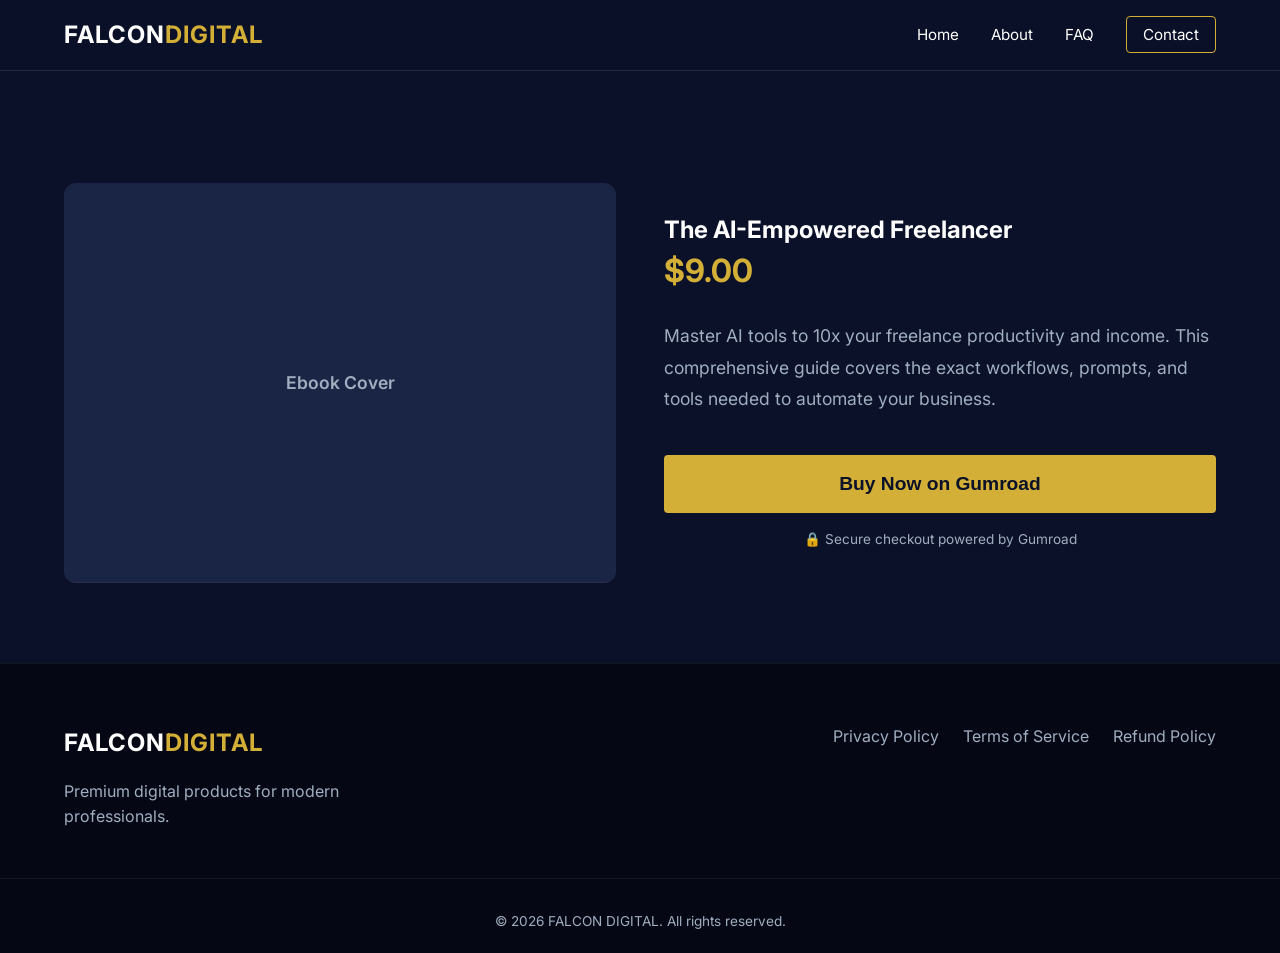
==== product-ai-freelancer.html @ c029abae "Create product-ai-freelancer.html" ====
<!DOCTYPE html>
<html lang="en">
<head>
    <meta charset="UTF-8">
    <meta name="viewport" content="width=device-width, initial-scale=1.0">
    <title>The AI-Empowered Freelancer | FALCON DIGITAL</title>
    <link rel="stylesheet" href="style.css">
    <link href="https://fonts.googleapis.com/css2?family=Inter:wght@300;400;600;700&display=swap" rel="stylesheet">
</head>
<body>
    <header class="navbar">
        <div class="container nav-container">
            <a href="index.html" class="logo">FALCON<span>DIGITAL</span></a>
            <nav>
                <ul class="nav-links">
                    <li><a href="index.html">Home</a></li>
                    <li><a href="about.html">About</a></li>
                    <li><a href="faq.html">FAQ</a></li>
                    <li><a href="contact.html" class="btn-outline">Contact</a></li>
                </ul>
            </nav>
            <button class="mobile-menu-btn" aria-label="Toggle menu">☰</button>
        </div>
    </header>

    <section class="page-section">
        <div class="container">
            <div class="product-detail-layout">
                <div class="product-detail-image">
                    <div class="product-image-placeholder" style="height: 400px; border-radius: 12px;">Ebook Cover</div>
                </div>
                <div class="product-detail-info">
                    <h1>The AI-Empowered Freelancer</h1>
                    <p class="price-large">$9.00</p>
                    <p class="product-long-desc">
                        Master AI tools to 10x your freelance productivity and income. This comprehensive guide covers the exact workflows, prompts, and tools needed to automate your business.
                    </p>
                    
                    <!-- We will update this button link to Gumroad in Phase 7 -->
                    <button class="btn-primary btn-large" onclick="alert('Checkout is not active yet. We are finalizing the launch!')">
                        Buy Now on Gumroad
                    </button>
                    <p class="secure-note">🔒 Secure checkout powered by Gumroad</p>
                </div>
            </div>
        </div>
    </section>

    <footer>
        <div class="container footer-content">
            <div class="footer-brand">
                <a href="index.html" class="logo">FALCON<span>DIGITAL</span></a>
                <p>Premium digital products for modern professionals.</p>
            </div>
            <div class="footer-links">
                <a href="privacy.html">Privacy Policy</a>
                <a href="terms.html">Terms of Service</a>
                <a href="refund.html">Refund Policy</a>
            </div>
        </div>
        <div class="footer-bottom">
            <p>&copy; 2026 FALCON DIGITAL. All rights reserved.</p>
        </div>
    </footer>
    <script src="script.js"></script>
</body>
</html>
---- style.css ----
* { margin: 0; padding: 0; box-sizing: border-box; }
:root {
    --bg-color: #0a1128; --surface-color: #111c3a; --text-main: #ffffff;
    --text-muted: #a0aec0; --gold: #d4af37; --gold-hover: #f6e27a;
}
body { font-family: 'Inter', sans-serif; background-color: var(--bg-color); color: var(--text-main); line-height: 1.6; overflow-x: hidden; }
.container { width: 90%; max-width: 1200px; margin: 0 auto; }
h1, h2, h3 { font-weight: 700; line-height: 1.2; }
.gold-text { color: var(--gold); }

/* Buttons */
.btn-primary { display: inline-block; background: var(--gold); color: var(--bg-color); padding: 12px 28px; border: none; border-radius: 4px; font-size: 1rem; font-weight: 600; text-decoration: none; cursor: pointer; transition: all 0.3s ease; text-align: center; }
.btn-primary:hover { background: var(--gold-hover); transform: translateY(-2px); box-shadow: 0 4px 12px rgba(212, 175, 55, 0.3); }
.btn-small { padding: 8px 16px; font-size: 0.9rem; }
.btn-large { display: block; width: 100%; padding: 18px; font-size: 1.2rem; }
.btn-outline { border: 1px solid var(--gold); color: var(--gold); padding: 8px 16px; border-radius: 4px; text-decoration: none; transition: all 0.3s ease; }
.btn-outline:hover { background: var(--gold); color: var(--bg-color); }

/* Navigation */
.navbar { background: rgba(10, 17, 40, 0.95); backdrop-filter: blur(10px); position: sticky; top: 0; z-index: 1000; border-bottom: 1px solid rgba(255, 255, 255, 0.1); padding: 1rem 0; }
.nav-container { display: flex; justify-content: space-between; align-items: center; }
.logo { font-size: 1.5rem; font-weight: 700; color: var(--text-main); text-decoration: none; letter-spacing: 1px; }
.logo span { color: var(--gold); }
.nav-links { display: flex; list-style: none; gap: 2rem; align-items: center; }
.nav-links a { color: var(--text-main); text-decoration: none; font-size: 0.95rem; transition: color 0.3s ease; }
.nav-links a:hover { color: var(--gold); }
.mobile-menu-btn { display: none; background: none; border: none; color: var(--text-main); font-size: 1.5rem; cursor: pointer; }

/* Hero & Sections */
.hero { padding: 100px 0; text-align: center; background: radial-gradient(circle at center, #1a2a5e 0%, #0a1128 100%); }
.hero-content h1 { font-size: 3rem; margin-bottom: 1.5rem; }
.hero-content p { font-size: 1.2rem; color: var(--text-muted); max-width: 700px; margin: 0 auto 2.5rem auto; }
.products-section, .page-section { padding: 80px 0; background-color: var(--bg-color); min-height: 60vh; }
.section-title { text-align: center; font-size: 2.2rem; margin-bottom: 3rem; }

/* Product Grid */
.product-grid { display: grid; grid-template-columns: repeat(auto-fit, minmax(300px, 1fr)); gap: 2rem; }
.product-card { background: var(--surface-color); border: 1px solid rgba(255, 255, 255, 0.05); border-radius: 8px; overflow: hidden; transition: transform 0.3s ease, box-shadow 0.3s ease; }
.product-card:hover { transform: translateY(-5px); box-shadow: 0 10px 30px rgba(0, 0, 0, 0.5); border-color: rgba(212, 175, 55, 0.3); }
.product-image-placeholder { height: 200px; background: #1a2545; display: flex; align-items: center; justify-content: center; color: var(--text-muted); font-weight: 600; font-size: 1.1rem; border-bottom: 1px solid rgba(255, 255, 255, 0.05); }
.product-info { padding: 1.5rem; }
.product-info h3 { font-size: 1.3rem; margin-bottom: 0.5rem; }
.product-desc { color: var(--text-muted); font-size: 0.9rem; margin-bottom: 1.5rem; }
.product-footer { display: flex; justify-content: space-between; align-items: center; }
.price { font-size: 1.4rem; font-weight: 700; color: var(--gold); }

/* Product Detail Page */
.product-detail-layout { display: grid; grid-template-columns: 1fr 1fr; gap: 3rem; align-items: center; margin-top: 2rem; }
.price-large { font-size: 2rem; font-weight: 700; color: var(--gold); margin-bottom: 1.5rem; }
.product-long-desc { font-size: 1.1rem; color: var(--text-muted); margin-bottom: 2.5rem; line-height: 1.8; }
.secure-note { text-align: center; font-size: 0.85rem; color: var(--text-muted); margin-top: 1rem; }

/* Trust Section */
.trust-section { padding: 80px 0; background: var(--surface-color); }
.trust-grid { display: grid; grid-template-columns: repeat(auto-fit, minmax(250px, 1fr)); gap: 2rem; text-align: center; }
.trust-item h3 { font-size: 1.2rem; margin-bottom: 0.5rem; color: var(--gold); }
.trust-item p { color: var(--text-muted); font-size: 0.95rem; }

/* Footer */
footer { background: #050814; padding: 60px 0 20px 0; border-top: 1px solid rgba(255, 255, 255, 0.05); }
.footer-content { display: flex; justify-content: space-between; flex-wrap: wrap; gap: 2rem; margin-bottom: 3rem; }
.footer-brand p { color: var(--text-muted); margin-top: 1rem; max-width: 300px; }
.footer-links { display: flex; gap: 1.5rem; }
.footer-links a { color: var(--text-muted); text-decoration: none; transition: color 0.3s ease; }
.footer-links a:hover { color: var(--gold); }
.footer-bottom { text-align: center; color: var(--text-muted); font-size: 0.85rem; padding-top: 2rem; border-top: 1px solid rgba(255, 255, 255, 0.05); }

/* Mobile */
@media (max-width: 768px) {
    .nav-links { display: none; position: absolute; top: 100%; left: 0; width: 100%; background: var(--bg-color); flex-direction: column; padding: 2rem 0; border-bottom: 1px solid rgba(255, 255, 255, 0.1); }
    .nav-links.active { display: flex; }
    .mobile-menu-btn { display: block; }
    .hero-content h1 { font-size: 2.2rem; }
    .footer-content { flex-direction: column; align-items: center; text-align: center; }
    .footer-links { flex-wrap: wrap; justify-content: center; }
    .product-detail-layout { grid-template-columns: 1fr; }
}
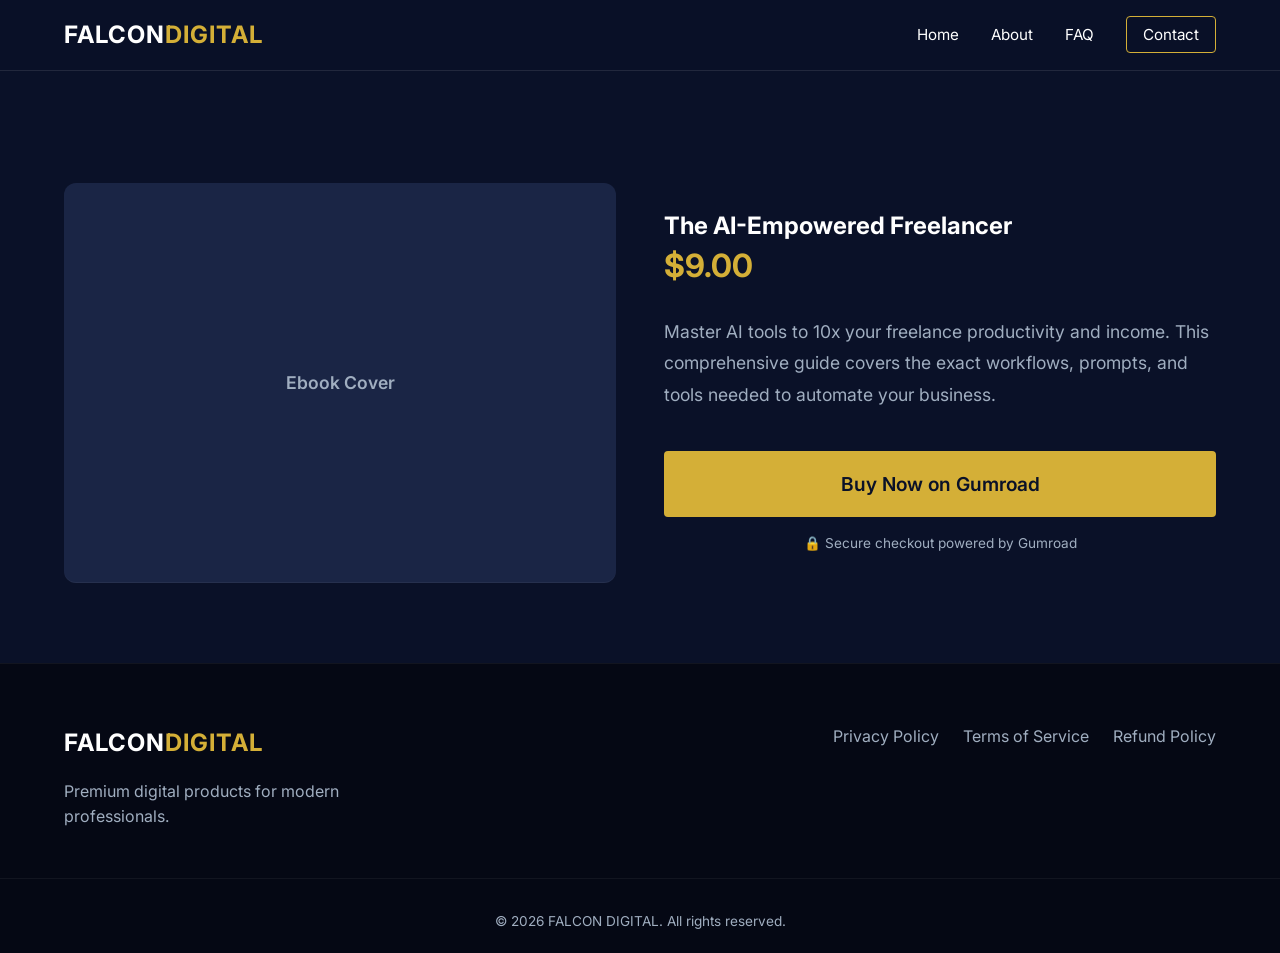
==== commit 164db945: "Update product-ai-freelancer.html" ====
--- a/product-ai-freelancer.html
+++ b/product-ai-freelancer.html
@@ -36,10 +36,10 @@
                         Master AI tools to 10x your freelance productivity and income. This comprehensive guide covers the exact workflows, prompts, and tools needed to automate your business.
                     </p>
                     
-                    <!-- We will update this button link to Gumroad in Phase 7 -->
-                    <button class="btn-primary btn-large" onclick="alert('Checkout is not active yet. We are finalizing the launch!')">
+                    <!-- CRITICAL: The Gumroad link is now integrated below. It opens in a new tab. -->
+                    <a href="https://falconer4s1b.gumroad.com/l/ai-freelancer-guide" target="_blank" rel="noopener noreferrer" class="btn-primary btn-large">
                         Buy Now on Gumroad
-                    </button>
+                    </a>
                     <p class="secure-note">🔒 Secure checkout powered by Gumroad</p>
                 </div>
             </div>
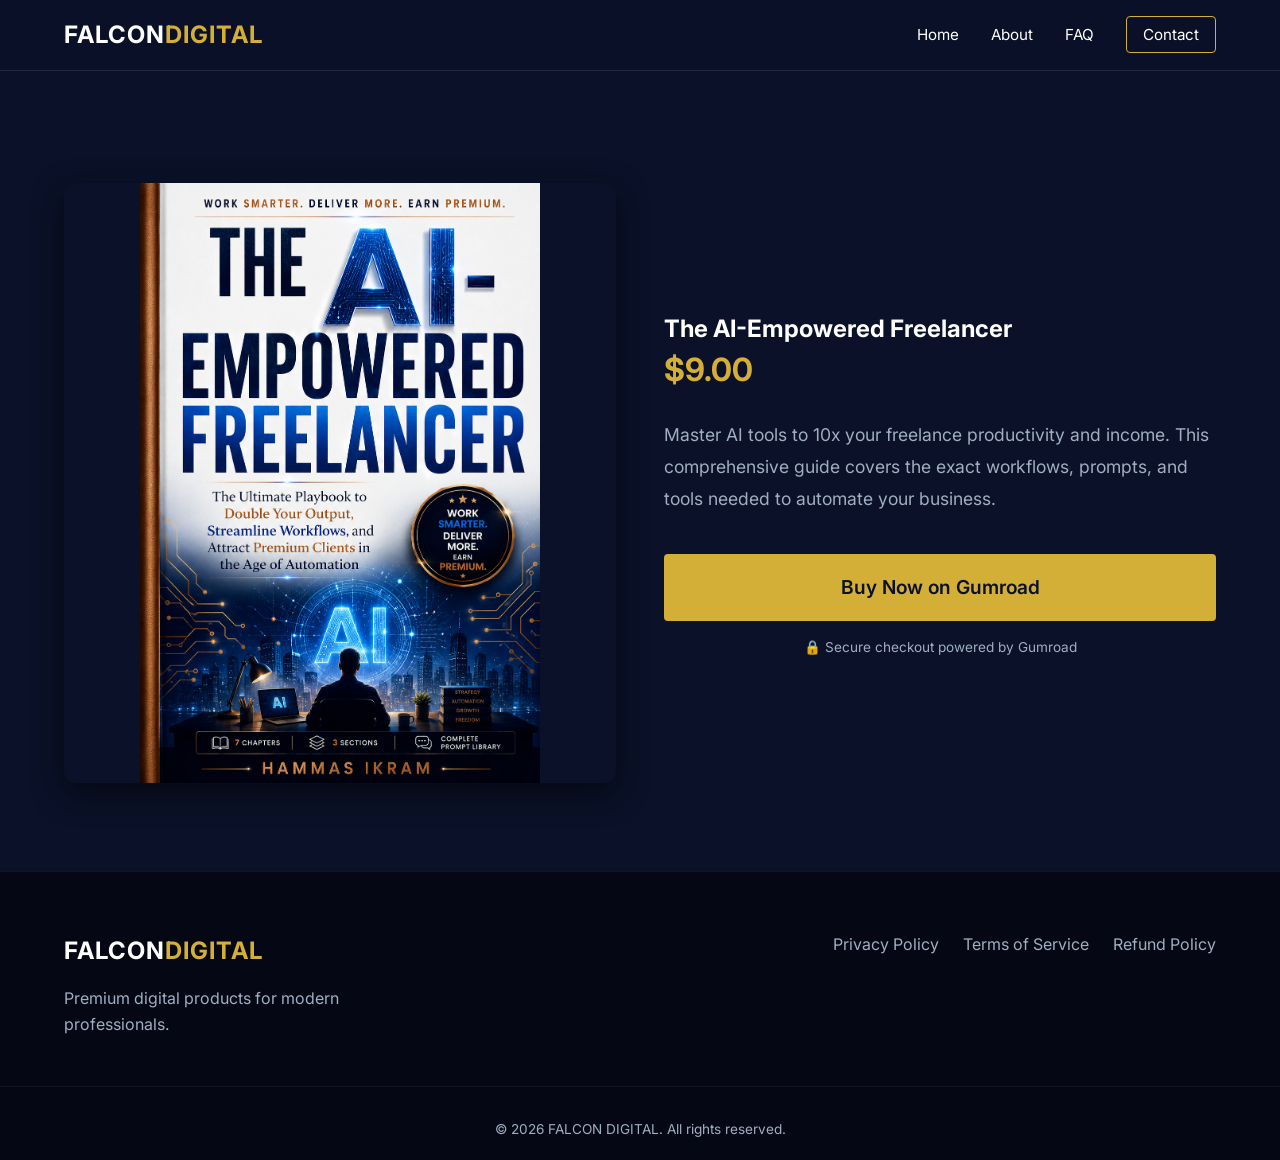
==== commit b2a096eb: "Update product-ai-freelancer.html" ====
--- a/product-ai-freelancer.html
+++ b/product-ai-freelancer.html
@@ -27,7 +27,8 @@
         <div class="container">
             <div class="product-detail-layout">
                 <div class="product-detail-image">
-                    <div class="product-image-placeholder" style="height: 400px; border-radius: 12px;">Ebook Cover</div>
+                    <!-- Image path updated to match root folder -->
+                    <img src="ai-freelancer-cover.png" alt="The AI-Empowered Freelancer Cover" style="width: 100%; max-height: 600px; object-fit: contain; border-radius: 12px; box-shadow: 0 10px 30px rgba(0,0,0,0.5);">
                 </div>
                 <div class="product-detail-info">
                     <h1>The AI-Empowered Freelancer</h1>
@@ -36,8 +37,7 @@
                         Master AI tools to 10x your freelance productivity and income. This comprehensive guide covers the exact workflows, prompts, and tools needed to automate your business.
                     </p>
                     
-                    <!-- CRITICAL: The Gumroad link is now integrated below. It opens in a new tab. -->
-                    <a href="https://falconer4s1b.gumroad.com/l/ai-freelancer-guide" target="_blank" rel="noopener noreferrer" class="btn-primary btn-large">
+                    <a href="https://falconer4518.gumroad.com/l/ai-freelancer-guide" target="_blank" rel="noopener noreferrer" class="btn-primary btn-large">
                         Buy Now on Gumroad
                     </a>
                     <p class="secure-note">🔒 Secure checkout powered by Gumroad</p>
